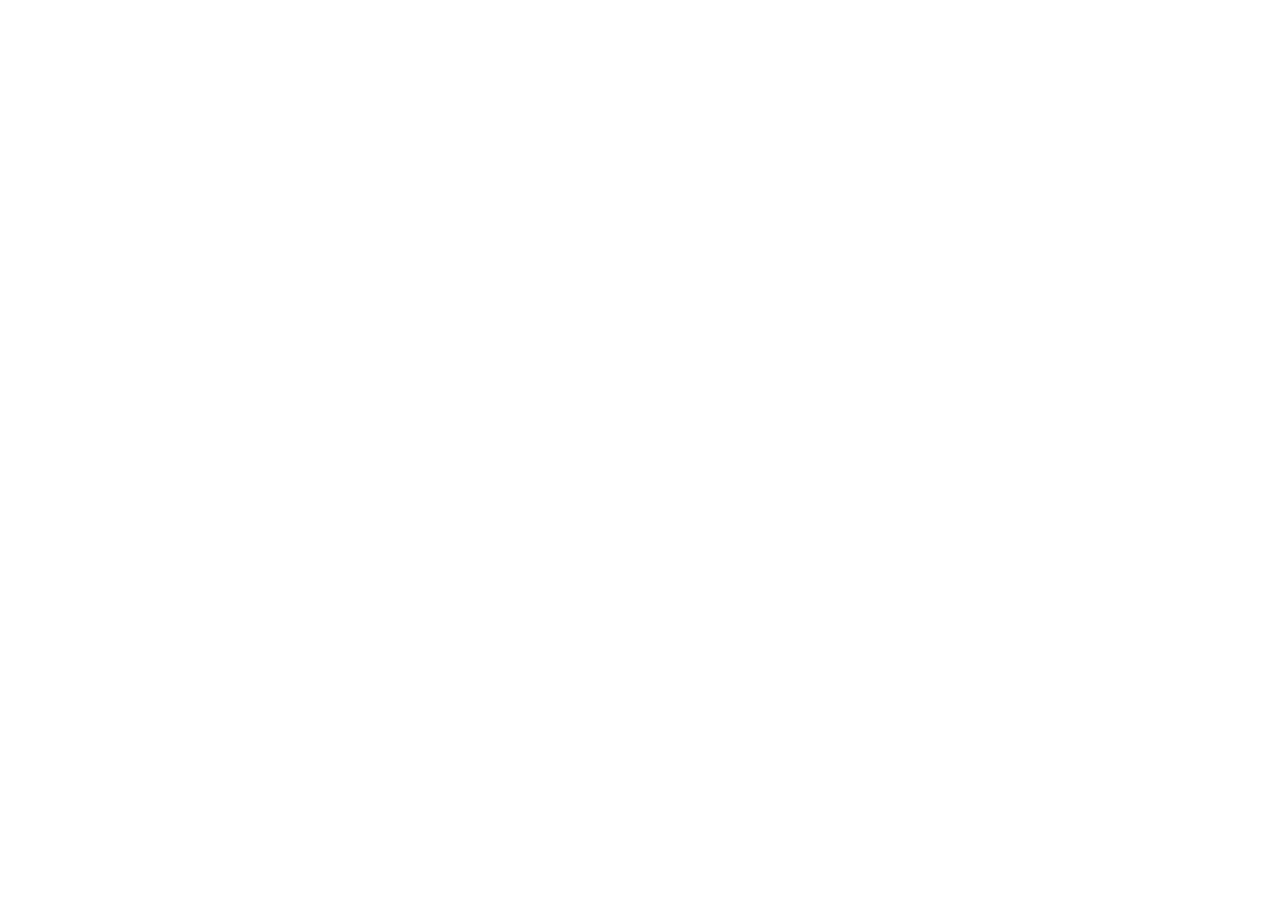
==== blogspot.html @ 951ed338 "second page blogspot.html" ====
<!DOCTYPE html>
<html>
<head>
    <title>found&lost</title>
	<meta charset="utf-8" />
    <script src="Scripts/jquery-1.9.1.min.js"></script>
    <link href="Content/bootstrap.min.css" rel="stylesheet" />
    <script src="Scripts/isRockFx.js"></script>
    <script>
        $(function () {
            $('#ButtonCal').click(
                function () {
                    //取得用戶輸入的參數
                    var para = { 'height': $('#txbHeight').val(), 'weight': $('#txbWeight').val() };
                    //呼叫API
                    ExecuteAPI('Example', 'BMI', para,
			//呼叫WebAPI成功時運行的Call Back Function
                        function (result) {
                            alert(result.Data);
                        }
                        );
                }
                );
        });
    </script>
</head>
</html>
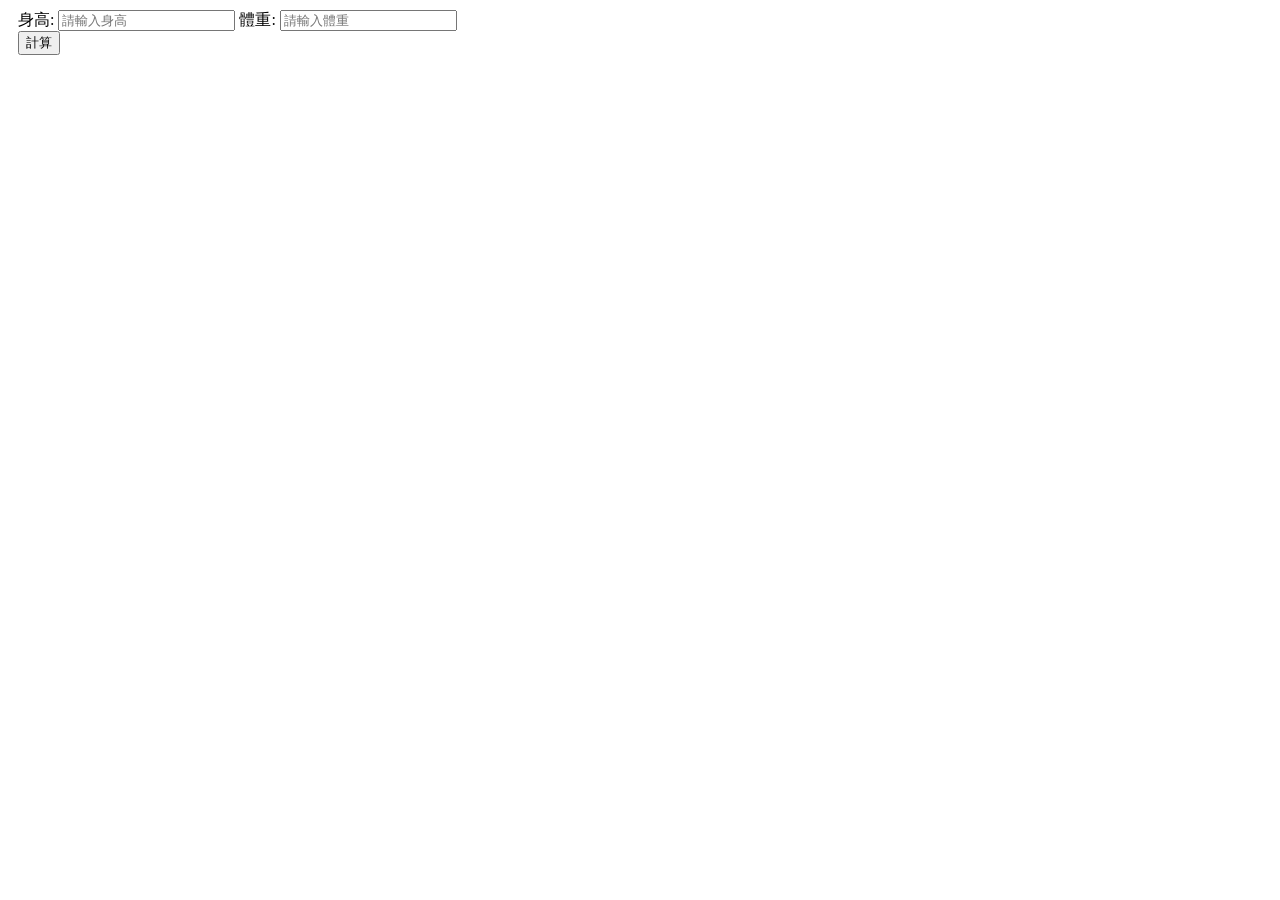
==== commit e436db9f: "Update blogspot.html" ====
--- a/blogspot.html
+++ b/blogspot.html
@@ -24,4 +24,18 @@
         });
     </script>
 </head>
+<body>
+    <div class="row" style="margin:10px">
+        <div class="col-md-12">
+            <div class="form-group">
+                身高:
+                <input id="txbHeight" class="form-control" placeholder="請輸入身高" />
+                體重:
+                <input id="txbWeight" class="form-control" placeholder="請輸入體重" />
+                <br />
+                <button class="btn btn-primary" id="ButtonCal">計算</button>
+            </div>
+        </div>
+    </div>
+</body>
 </html>
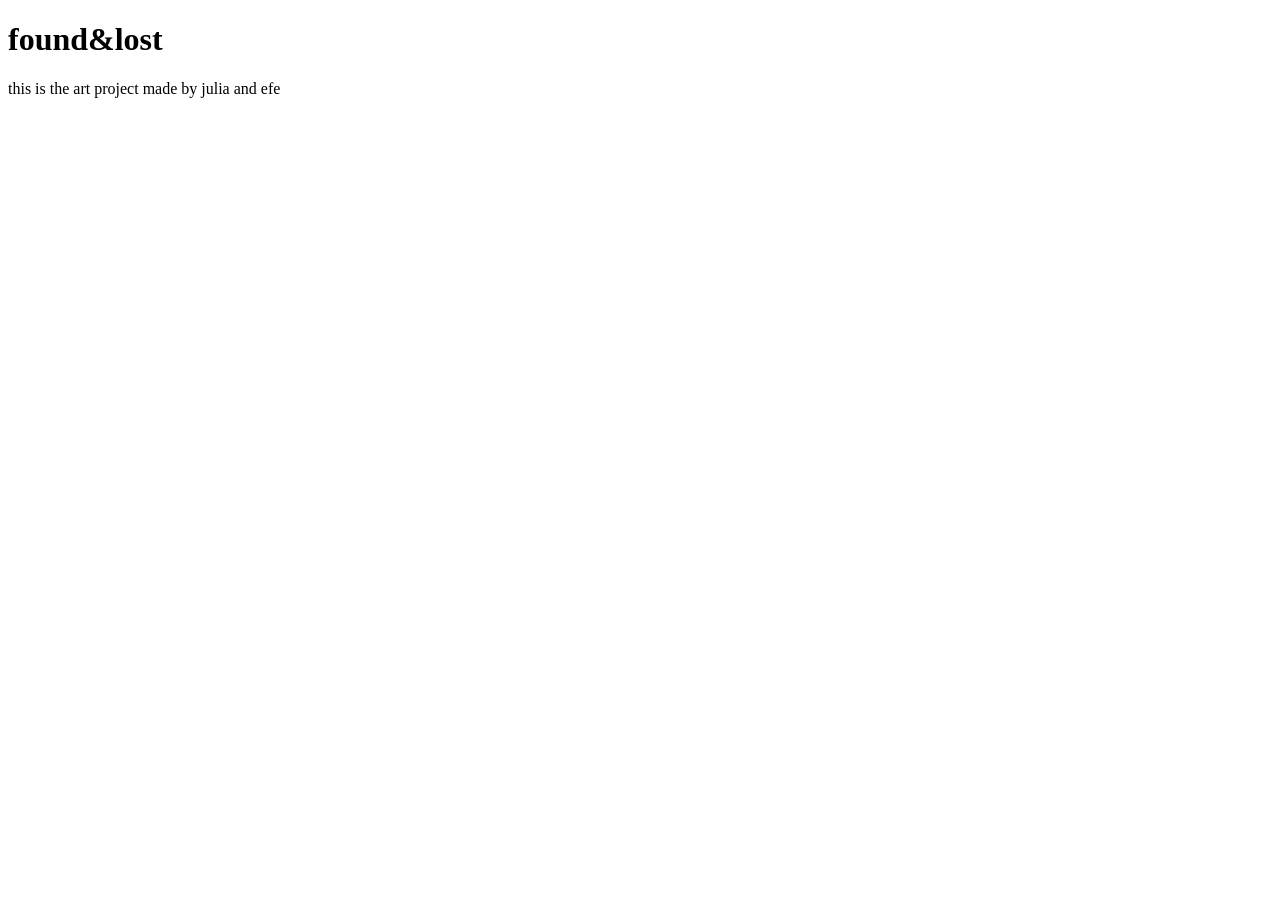
==== commit ac29bc98: "text blogspot.html" ====
--- a/blogspot.html
+++ b/blogspot.html
@@ -25,17 +25,9 @@
     </script>
 </head>
 <body>
-    <div class="row" style="margin:10px">
-        <div class="col-md-12">
-            <div class="form-group">
-                身高:
-                <input id="txbHeight" class="form-control" placeholder="請輸入身高" />
-                體重:
-                <input id="txbWeight" class="form-control" placeholder="請輸入體重" />
-                <br />
-                <button class="btn btn-primary" id="ButtonCal">計算</button>
-            </div>
-        </div>
+    <div class="column">
+		<h1>found&lost</h1>
+		<p>this is the art project made by julia and efe</p>   
     </div>
 </body>
 </html>
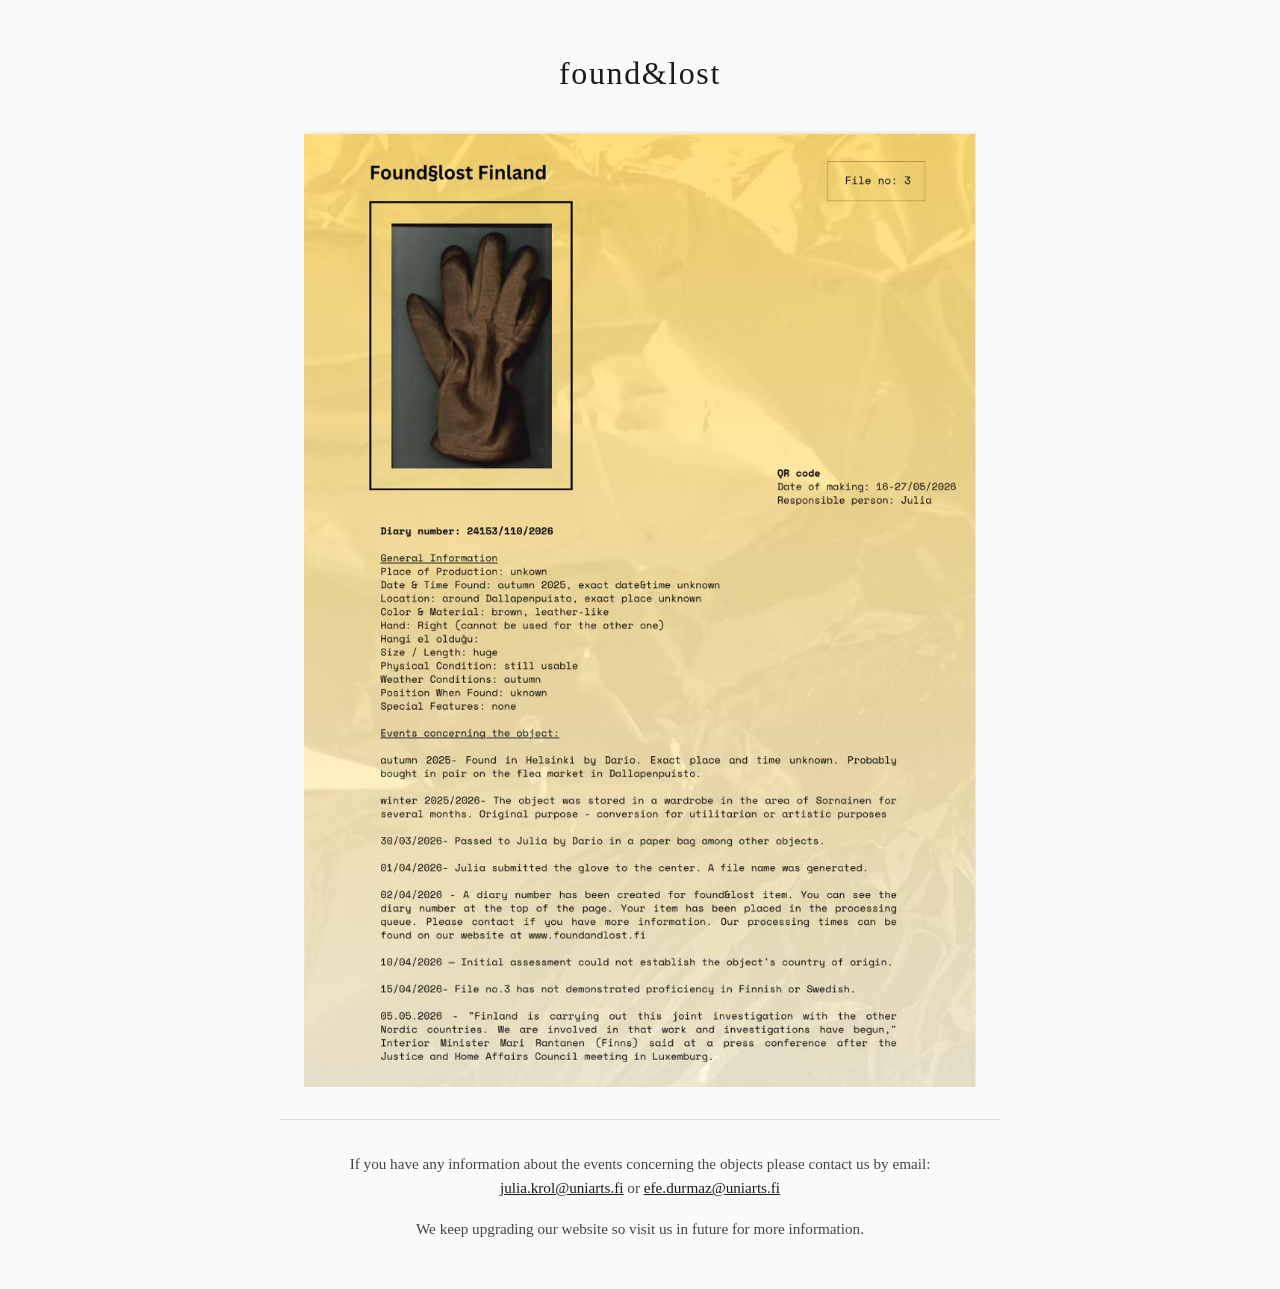
==== commit 27e8c17c: "Add photos" ====
--- a/blogspot.html
+++ b/blogspot.html
@@ -1,33 +1,19 @@
 <!DOCTYPE html>
-<html>
+<html lang="en">
 <head>
+    <meta charset="utf-8" />
+    <meta name="viewport" content="width=device-width, initial-scale=1" />
     <title>found&lost</title>
-	<meta charset="utf-8" />
-    <script src="Scripts/jquery-1.9.1.min.js"></script>
-    <link href="Content/bootstrap.min.css" rel="stylesheet" />
-    <script src="Scripts/isRockFx.js"></script>
-    <script>
-        $(function () {
-            $('#ButtonCal').click(
-                function () {
-                    //取得用戶輸入的參數
-                    var para = { 'height': $('#txbHeight').val(), 'weight': $('#txbWeight').val() };
-                    //呼叫API
-                    ExecuteAPI('Example', 'BMI', para,
-			//呼叫WebAPI成功時運行的Call Back Function
-                        function (result) {
-                            alert(result.Data);
-                        }
-                        );
-                }
-                );
-        });
-    </script>
+    <link href="style.css" rel="stylesheet" />
 </head>
 <body>
-    <div class="column">
-		<h1>found&lost</h1>
-		<p>this is the art project made by julia and efe</p>   
-    </div>
+    <main>
+        <h1>found&lost</h1>
+        <img class="photo" src="photos/Blogspot.html.jpeg" alt="found&lost" />
+    </main>
+    <footer>
+        <p>If you have any information about the events concerning the objects please contact us by email: <a href="mailto:julia.krol@uniarts.fi">julia.krol@uniarts.fi</a> or <a href="mailto:efe.durmaz@uniarts.fi">efe.durmaz@uniarts.fi</a></p>
+        <p>We keep upgrading our website so visit us in future for more information.</p>
+    </footer>
 </body>
 </html>
--- a/style.css
+++ b/style.css
@@ -0,0 +1,55 @@
+* {
+    box-sizing: border-box;
+    margin: 0;
+    padding: 0;
+}
+
+body {
+    font-family: Georgia, "Times New Roman", serif;
+    line-height: 1.6;
+    color: #1a1a1a;
+    background: #fafafa;
+    min-height: 100vh;
+    display: flex;
+    flex-direction: column;
+}
+
+main {
+    flex: 1;
+    max-width: 720px;
+    margin: 0 auto;
+    padding: 3rem 1.5rem 2rem;
+    text-align: center;
+}
+
+h1 {
+    font-size: 2rem;
+    font-weight: normal;
+    letter-spacing: 0.05em;
+    margin-bottom: 2rem;
+}
+
+.photo {
+    display: block;
+    max-width: 100%;
+    height: auto;
+    margin: 0 auto;
+}
+
+footer {
+    max-width: 720px;
+    margin: 0 auto;
+    padding: 2rem 1.5rem 3rem;
+    text-align: center;
+    font-size: 0.95rem;
+    color: #444;
+    border-top: 1px solid #e0e0e0;
+}
+
+footer p + p {
+    margin-top: 1rem;
+}
+
+footer a {
+    color: #1a1a1a;
+}
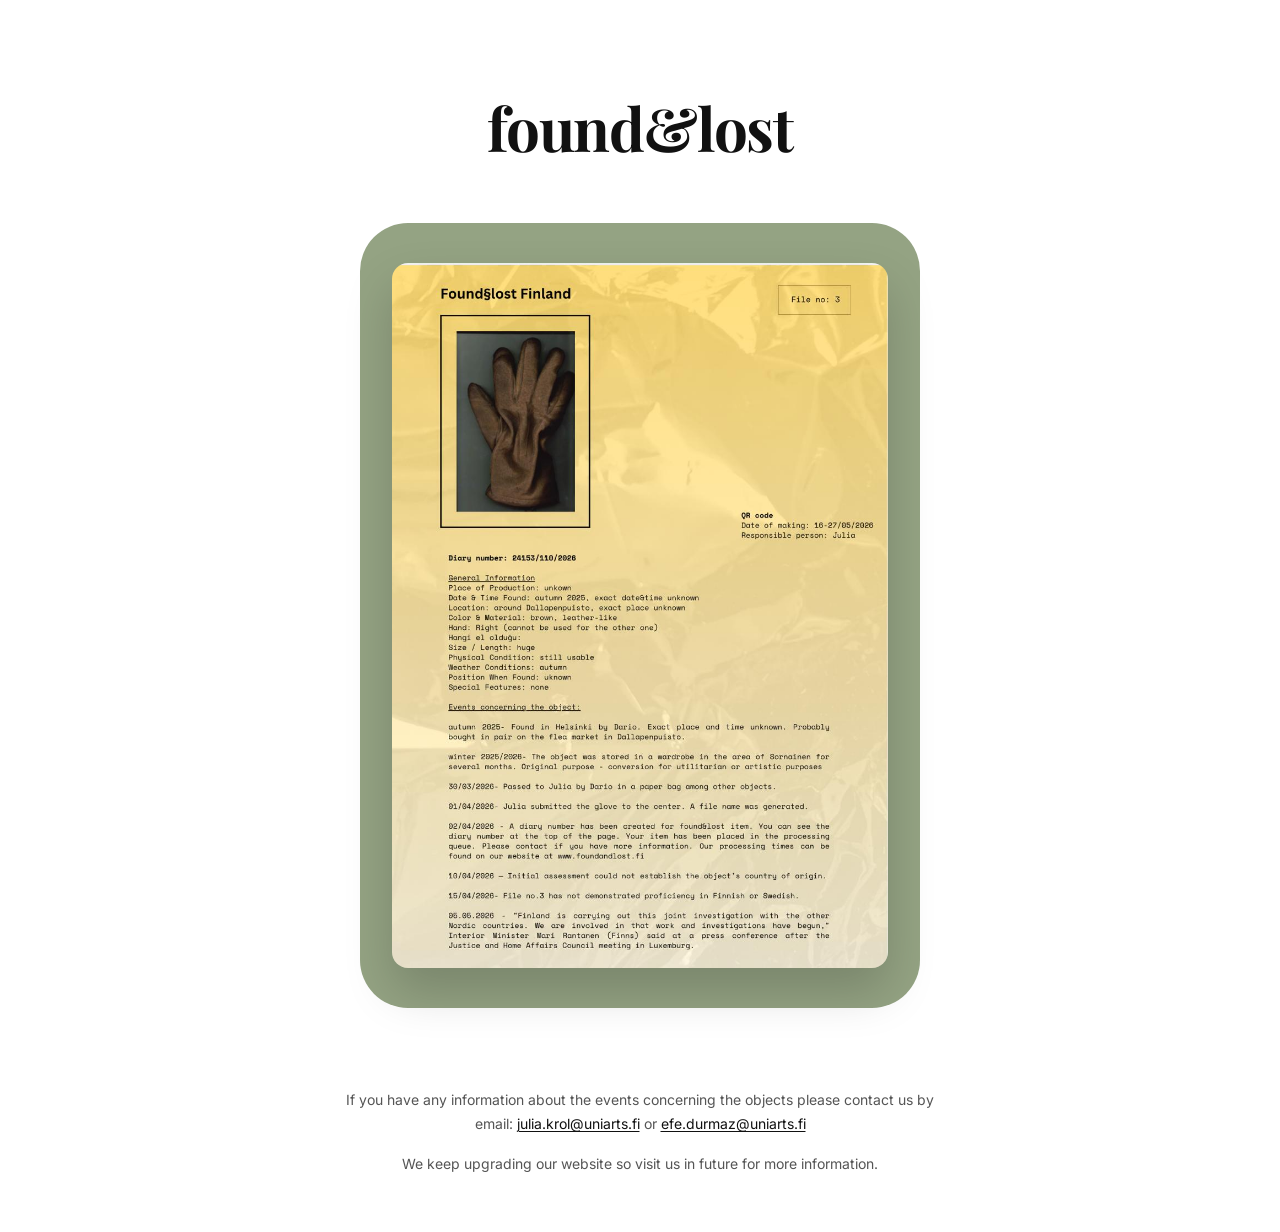
==== commit e61cdb29: "Apply reference layout with serif title and framed photos. Add index.html as the styled home page an" ====
--- a/blogspot.html
+++ b/blogspot.html
@@ -9,7 +9,9 @@
 <body>
     <main>
         <h1>found&lost</h1>
-        <img class="photo" src="photos/Blogspot.html.jpeg" alt="found&lost" />
+        <div class="photo-frame">
+            <img class="photo" src="photos/Blogspot.html.jpeg" alt="found&lost" />
+        </div>
     </main>
     <footer>
         <p>If you have any information about the events concerning the objects please contact us by email: <a href="mailto:julia.krol@uniarts.fi">julia.krol@uniarts.fi</a> or <a href="mailto:efe.durmaz@uniarts.fi">efe.durmaz@uniarts.fi</a></p>
--- a/style.css
+++ b/style.css
@@ -1,3 +1,5 @@
+@import url("https://fonts.googleapis.com/css2?family=Playfair+Display:wght@700&family=Inter:wght@400;500&display=swap");
+
 * {
     box-sizing: border-box;
     margin: 0;
@@ -5,10 +7,10 @@
 }
 
 body {
-    font-family: Georgia, "Times New Roman", serif;
+    font-family: "Inter", -apple-system, BlinkMacSystemFont, "Segoe UI", sans-serif;
     line-height: 1.6;
-    color: #1a1a1a;
-    background: #fafafa;
+    color: #111;
+    background: #fff;
     min-height: 100vh;
     display: flex;
     flex-direction: column;
@@ -16,34 +18,62 @@
 
 main {
     flex: 1;
-    max-width: 720px;
+    display: flex;
+    flex-direction: column;
+    align-items: center;
+    width: 100%;
+    max-width: 640px;
     margin: 0 auto;
-    padding: 3rem 1.5rem 2rem;
-    text-align: center;
+    padding: 4.5rem 1.5rem 2.5rem;
 }
 
 h1 {
-    font-size: 2rem;
-    font-weight: normal;
-    letter-spacing: 0.05em;
-    margin-bottom: 2rem;
+    font-family: "Playfair Display", Georgia, "Times New Roman", serif;
+    font-size: clamp(2.75rem, 10vw, 3.75rem);
+    font-weight: 700;
+    line-height: 1.05;
+    text-align: center;
+    letter-spacing: -0.02em;
+    margin-bottom: 3.5rem;
+}
+
+.photo-frame {
+    position: relative;
+    display: flex;
+    justify-content: center;
+    align-items: center;
+    width: min(100%, 560px);
+    padding: 2rem 1.5rem;
+}
+
+.photo-frame::before {
+    content: "";
+    position: absolute;
+    inset: 0;
+    background: #94a383;
+    border-radius: 3rem;
+    z-index: 0;
 }
 
 .photo {
+    position: relative;
+    z-index: 1;
     display: block;
-    max-width: 100%;
+    width: 100%;
     height: auto;
-    margin: 0 auto;
+    border-radius: 1rem;
+    box-shadow: 0 24px 48px rgba(0, 0, 0, 0.18);
 }
 
 footer {
-    max-width: 720px;
+    width: 100%;
+    max-width: 640px;
     margin: 0 auto;
-    padding: 2rem 1.5rem 3rem;
+    padding: 2.5rem 1.5rem 3.5rem;
     text-align: center;
-    font-size: 0.95rem;
-    color: #444;
-    border-top: 1px solid #e0e0e0;
+    font-size: 0.875rem;
+    line-height: 1.7;
+    color: #555;
 }
 
 footer p + p {
@@ -51,5 +81,21 @@
 }
 
 footer a {
-    color: #1a1a1a;
+    color: #111;
+    text-decoration: underline;
+    text-underline-offset: 2px;
 }
+
+@media (min-width: 640px) {
+    main {
+        padding-top: 6rem;
+    }
+
+    h1 {
+        margin-bottom: 4rem;
+    }
+
+    .photo-frame {
+        padding: 2.5rem 2rem;
+    }
+}
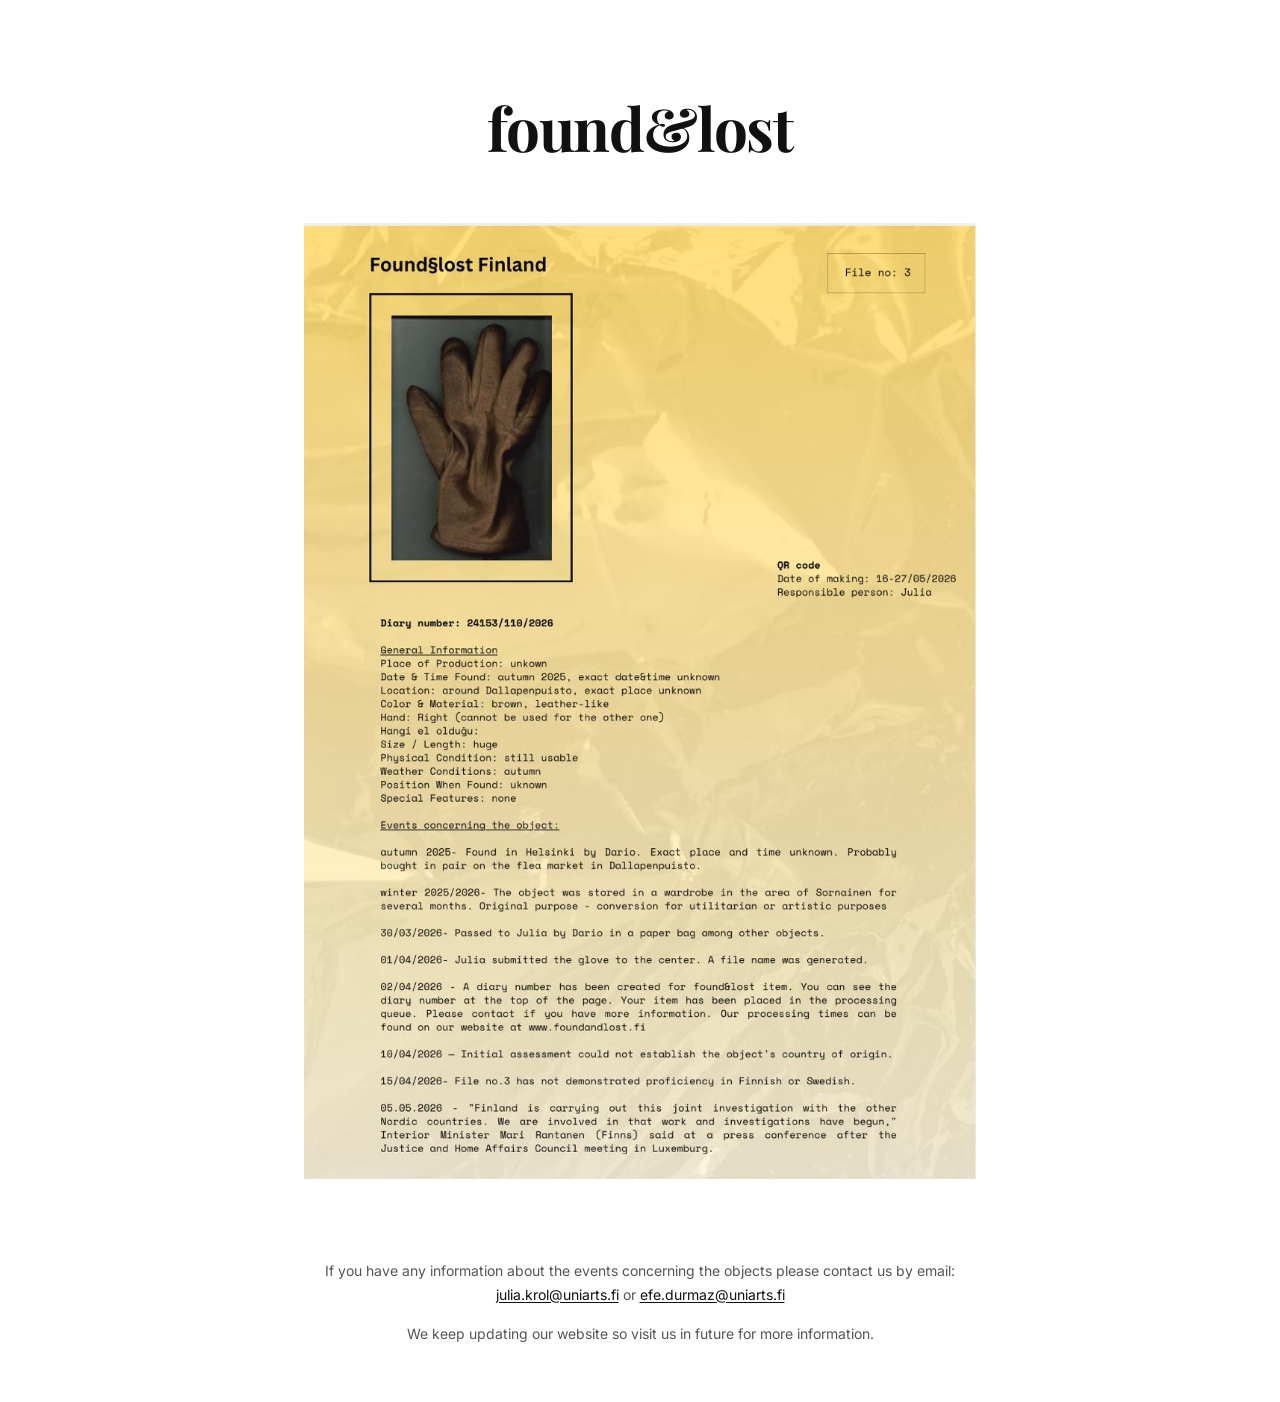
==== commit 97a4007c: "Fix" ====
--- a/blogspot.html
+++ b/blogspot.html
@@ -9,13 +9,11 @@
 <body>
     <main>
         <h1>found&lost</h1>
-        <div class="photo-frame">
-            <img class="photo" src="photos/Blogspot.html.jpeg" alt="found&lost" />
-        </div>
+        <img class="photo" src="photos/Blogspot.html.jpeg" alt="found&lost" />
     </main>
     <footer>
         <p>If you have any information about the events concerning the objects please contact us by email: <a href="mailto:julia.krol@uniarts.fi">julia.krol@uniarts.fi</a> or <a href="mailto:efe.durmaz@uniarts.fi">efe.durmaz@uniarts.fi</a></p>
-        <p>We keep upgrading our website so visit us in future for more information.</p>
+        <p>We keep updating our website so visit us in future for more information.</p>
     </footer>
 </body>
 </html>
--- a/style.css
+++ b/style.css
@@ -18,13 +18,10 @@
 
 main {
     flex: 1;
-    display: flex;
-    flex-direction: column;
-    align-items: center;
-    width: 100%;
-    max-width: 640px;
+    max-width: 720px;
     margin: 0 auto;
     padding: 4.5rem 1.5rem 2.5rem;
+    text-align: center;
 }
 
 h1 {
@@ -37,37 +34,15 @@
     margin-bottom: 3.5rem;
 }
 
-.photo-frame {
-    position: relative;
-    display: flex;
-    justify-content: center;
-    align-items: center;
-    width: min(100%, 560px);
-    padding: 2rem 1.5rem;
-}
-
-.photo-frame::before {
-    content: "";
-    position: absolute;
-    inset: 0;
-    background: #94a383;
-    border-radius: 3rem;
-    z-index: 0;
-}
-
 .photo {
-    position: relative;
-    z-index: 1;
     display: block;
-    width: 100%;
+    max-width: 100%;
     height: auto;
-    border-radius: 1rem;
-    box-shadow: 0 24px 48px rgba(0, 0, 0, 0.18);
+    margin: 0 auto;
 }
 
 footer {
-    width: 100%;
-    max-width: 640px;
+    max-width: 720px;
     margin: 0 auto;
     padding: 2.5rem 1.5rem 3.5rem;
     text-align: center;
@@ -94,8 +69,4 @@
     h1 {
         margin-bottom: 4rem;
     }
-
-    .photo-frame {
-        padding: 2.5rem 2rem;
-    }
 }
